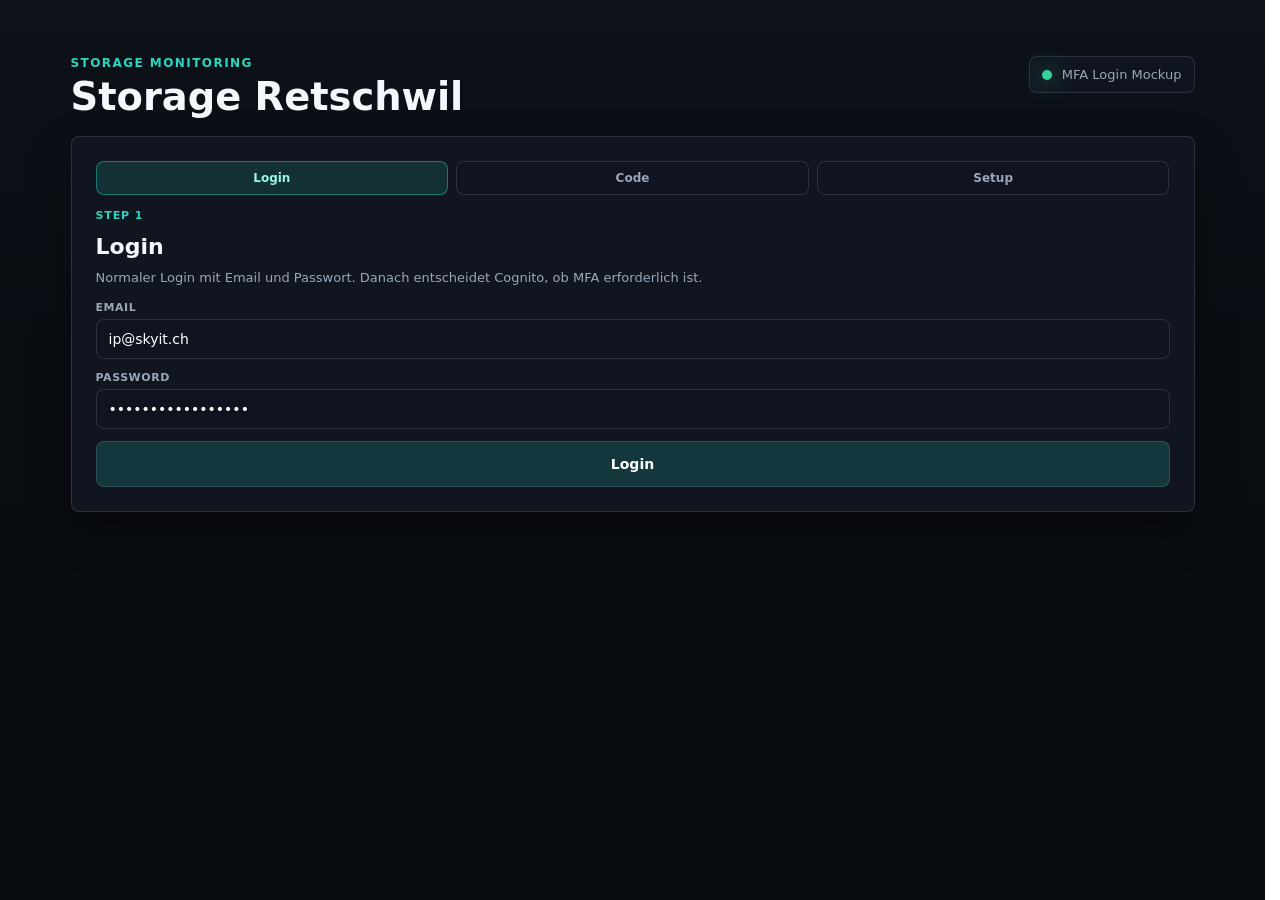
==== mfa-mockup.html @ 8f0621d8 "Add MFA login mockup" ====
<!DOCTYPE html>
<html lang="en">
<head>
  <meta charset="UTF-8" />
  <meta name="viewport" content="width=device-width, initial-scale=1.0" />
  <title>Storage Retschwil MFA Mockup</title>
  <link rel="stylesheet" href="styles.css" />
  <link rel="stylesheet" href="auth.css" />
  <style>
    body {
      min-height: 100vh;
    }

    .mockup-shell {
      width: min(1180px, 100%);
      margin: 0 auto;
      padding: 28px;
    }

    .mockup-header {
      display: flex;
      justify-content: space-between;
      align-items: flex-start;
      gap: 18px;
      margin-bottom: 20px;
    }

    .mockup-header h1 {
      margin-bottom: 0;
    }

    .mockup-panel {
      width: 100%;
      margin: 0 auto;
    }

    .mockup-stage {
      color: var(--accent);
      font-size: 11px;
      font-weight: 900;
      letter-spacing: 0.08em;
      text-transform: uppercase;
      margin-bottom: 12px;
    }

    .auth-panel h2 {
      margin: 0 0 14px;
      font-size: 22px;
      letter-spacing: 0;
    }

    .mockup-copy {
      color: var(--muted);
      font-size: 13px;
      line-height: 1.45;
      margin: -4px 0 14px;
    }

    .mockup-qr {
      width: 148px;
      aspect-ratio: 1;
      display: grid;
      grid-template-columns: repeat(9, 1fr);
      gap: 4px;
      padding: 10px;
      border-radius: var(--radius);
      border: 1px solid var(--border);
      background: #ffffff;
      margin-bottom: 12px;
    }

    .mockup-qr i {
      display: block;
      border-radius: 2px;
      background: #0d1118;
    }

    .mockup-qr i:nth-child(4n),
    .mockup-qr i:nth-child(7n),
    .mockup-qr i:nth-child(11n),
    .mockup-qr i:nth-child(13n) {
      background: transparent;
    }

    .mockup-qr i:nth-child(1),
    .mockup-qr i:nth-child(2),
    .mockup-qr i:nth-child(3),
    .mockup-qr i:nth-child(10),
    .mockup-qr i:nth-child(12),
    .mockup-qr i:nth-child(19),
    .mockup-qr i:nth-child(20),
    .mockup-qr i:nth-child(21),
    .mockup-qr i:nth-child(61),
    .mockup-qr i:nth-child(62),
    .mockup-qr i:nth-child(63),
    .mockup-qr i:nth-child(70),
    .mockup-qr i:nth-child(72),
    .mockup-qr i:nth-child(79),
    .mockup-qr i:nth-child(80),
    .mockup-qr i:nth-child(81) {
      background: #0d1118;
    }

    .mockup-secret {
      display: flex;
      justify-content: space-between;
      gap: 10px;
      align-items: center;
      border: 1px solid rgba(210, 222, 240, 0.1);
      border-radius: var(--radius);
      background: rgba(15, 20, 32, 0.72);
      padding: 9px 10px;
      color: var(--text);
      font-size: 12px;
      font-weight: 800;
      margin-bottom: 12px;
    }

    .mockup-link-button {
      width: auto;
      min-height: 34px;
      padding: 7px 10px;
      font-size: 12px;
    }

    .mockup-actions {
      display: grid;
      grid-template-columns: 1fr auto;
      gap: 8px;
      align-items: center;
    }

    .mockup-secondary {
      min-height: 46px;
      background: var(--field);
    }

    .mockup-progress {
      display: grid;
      grid-template-columns: repeat(3, minmax(0, 1fr));
      gap: 8px;
      margin-bottom: 14px;
    }

    .mockup-progress button {
      min-height: 34px;
      padding: 7px 8px;
      font-size: 12px;
      color: var(--muted);
      background: var(--field);
    }

    .mockup-progress button.active {
      color: #99f6e4;
      border-color: rgba(45, 212, 191, 0.44);
      background: rgba(45, 212, 191, 0.14);
    }

    @media (max-width: 720px) {
      .mockup-shell {
        padding: 12px;
      }

      .mockup-header {
        flex-direction: column;
      }

      .mockup-progress {
        grid-template-columns: 1fr;
      }
    }
  </style>
</head>

<body>
  <main class="mockup-shell">
    <section class="mockup-header">
      <div>
        <div class="eyebrow">Storage Monitoring</div>
        <h1>Storage Retschwil</h1>
      </div>
      <div class="status-row">
        <span class="dot online"></span>
        <span>MFA Login Mockup</span>
      </div>
    </section>

    <section class="auth-panel mockup-panel">
      <div class="mockup-progress">
        <button type="button" class="active" data-step-button="login">Login</button>
        <button type="button" data-step-button="code">Code</button>
        <button type="button" data-step-button="setup">Setup</button>
      </div>

      <article data-step-panel="login">
        <div class="mockup-stage">Step 1</div>
        <h2>Login</h2>
        <p class="mockup-copy">Normaler Login mit Email und Passwort. Danach entscheidet Cognito, ob MFA erforderlich ist.</p>

        <form class="auth-form">
          <label>
            <span>Email</span>
            <input type="email" value="ip@skyit.ch" autocomplete="username">
          </label>
          <label>
            <span>Password</span>
            <input type="password" value="storage-retschwil" autocomplete="current-password">
          </label>
          <button class="auth-primary" type="button" data-next-step="code">Login</button>
        </form>
      </article>

      <article data-step-panel="code" hidden>
        <div class="mockup-stage">Step 2A</div>
        <h2>Authenticator Code</h2>
        <p class="mockup-copy">Wenn MFA bereits eingerichtet ist, erscheint nur noch der 6-stellige Code aus der Authenticator App.</p>

        <form class="auth-form">
          <label>
            <span>Authenticator Code</span>
            <input type="text" inputmode="numeric" maxlength="6" value="123456" autocomplete="one-time-code">
          </label>
          <div class="mockup-actions">
            <button class="auth-primary" type="button">Verify</button>
            <button class="mockup-secondary" type="button" data-next-step="login">Back</button>
          </div>
        </form>
      </article>

      <article data-step-panel="setup" hidden>
        <div class="mockup-stage">Step 2B</div>
        <h2>Setup MFA</h2>
        <p class="mockup-copy">Beim ersten Setup scannt der User den QR-Code, danach wird der erste 6-stellige Code verifiziert.</p>

        <div class="mockup-qr" aria-label="Mock QR code">
          <i></i><i></i><i></i><i></i><i></i><i></i><i></i><i></i><i></i>
          <i></i><i></i><i></i><i></i><i></i><i></i><i></i><i></i><i></i>
          <i></i><i></i><i></i><i></i><i></i><i></i><i></i><i></i><i></i>
          <i></i><i></i><i></i><i></i><i></i><i></i><i></i><i></i><i></i>
          <i></i><i></i><i></i><i></i><i></i><i></i><i></i><i></i><i></i>
          <i></i><i></i><i></i><i></i><i></i><i></i><i></i><i></i><i></i>
          <i></i><i></i><i></i><i></i><i></i><i></i><i></i><i></i><i></i>
          <i></i><i></i><i></i><i></i><i></i><i></i><i></i><i></i><i></i>
          <i></i><i></i><i></i><i></i><i></i><i></i><i></i><i></i><i></i>
        </div>

        <div class="mockup-secret">
          <span>JBSW Y3DP EHPC 3PXP</span>
          <button class="mockup-link-button" type="button">Copy</button>
        </div>

        <form class="auth-form">
          <label>
            <span>First Code</span>
            <input type="text" inputmode="numeric" maxlength="6" value="123456" autocomplete="one-time-code">
          </label>
          <div class="mockup-actions">
            <button class="auth-primary" type="button">Enable MFA</button>
            <button class="mockup-secondary" type="button" data-next-step="login">Back</button>
          </div>
        </form>
      </article>
    </section>
  </main>

  <script>
    const panels = document.querySelectorAll("[data-step-panel]");
    const buttons = document.querySelectorAll("[data-step-button]");

    function showStep(step) {
      panels.forEach(panel => {
        panel.hidden = panel.dataset.stepPanel !== step;
      });

      buttons.forEach(button => {
        button.classList.toggle("active", button.dataset.stepButton === step);
      });
    }

    document.addEventListener("click", event => {
      const target = event.target.closest("[data-next-step], [data-step-button]");
      if (!target) return;
      showStep(target.dataset.nextStep || target.dataset.stepButton);
    });
  </script>
</body>
</html>
---- styles.css ----
:root {
  --bg: #0a0d12;
  --surface: #121722;
  --surface-raised: #171e2c;
  --surface-soft: #1d2534;
  --field: #0f1420;
  --text: #f4f7fb;
  --muted: #9aa7b8;
  --border: rgba(210, 222, 240, 0.14);
  --border-strong: rgba(210, 222, 240, 0.22);
  --accent: #2dd4bf;
  --accent-2: #f59e0b;
  --good: #34d399;
  --warning: #fbbf24;
  --danger: #fb7185;
  --shadow: 0 18px 44px rgba(0, 0, 0, 0.28);
  --radius: 8px;
  --radius-soft: 8px;
}

* { box-sizing: border-box; }

html {
  scrollbar-gutter: stable;
}

body {
  margin: 0;
  font-family: Inter, ui-sans-serif, system-ui, -apple-system, BlinkMacSystemFont, "Segoe UI", sans-serif;
  color: var(--text);
  background: linear-gradient(180deg, #0d1118 0%, var(--bg) 42%, #080b10 100%);
  min-height: 100vh;
  padding: 28px;
}

.shell { max-width: 1280px; margin: 0 auto; }

.topbar {
  display: flex;
  justify-content: space-between;
  align-items: flex-start;
  gap: 18px;
  margin-bottom: 20px;
}

.title-cluster {
  flex: 1 1 auto;
  min-width: 0;
}

.eyebrow {
  color: var(--accent);
  text-transform: uppercase;
  letter-spacing: 0.12em;
  font-size: 12px;
  font-weight: 800;
  margin-bottom: 8px;
}

h1 {
  font-size: clamp(28px, 3vw, 42px);
  line-height: 0.98;
  margin: 0 0 10px;
  letter-spacing: 0;
  white-space: nowrap;
}

.cooldown-field {
  flex: 0 0 auto;
  width: max-content;
  margin-left: auto;
  background: var(--surface);
  border: 1px solid var(--border);
  border-radius: var(--radius);
  padding: 7px;
  box-shadow: var(--shadow);
}

.cooldown-actions {
  display: grid;
  grid-template-columns: auto auto auto;
  gap: 6px;
  align-items: center;
}

.cooldown-actions select,
.cooldown-actions button {
  min-height: 38px;
  min-width: 0;
  padding: 8px 10px;
}

.cooldown-actions select {
  width: 72px;
  padding: 8px 9px;
}

.subtitle {
  margin: 0;
  color: var(--muted);
  font-size: 16px;
  line-height: 1.5;
  max-width: 720px;
}

.controls,
.threshold-controls {
  display: flex;
  gap: 10px;
  align-items: center;
  background: var(--surface);
  border: 1px solid var(--border);
  border-radius: var(--radius);
  padding: 8px;
  box-shadow: var(--shadow);
  flex-wrap: wrap;
}

.controls {
  align-items: flex-end;
}

.controls .auth-signout {
  margin-left: auto;
  order: 99;
}

.controls button {
  align-self: flex-end;
}

.threshold-controls {
  align-items: flex-end;
  justify-content: flex-end;
  margin-left: auto;
}

.measurement-controls {
  display: grid;
  grid-template-columns: minmax(320px, 1fr) minmax(146px, auto);
  gap: 8px;
  align-items: center;
  width: min(100%, 560px);
  margin: 0 42px 0 auto;
  padding: 0;
  border: 0;
  background: transparent;
  box-shadow: none;
}

.battery-status {
  display: flex;
  flex-direction: column;
  gap: 4px;
  min-width: 82px;
  min-height: 56px;
  justify-content: center;
  border: 1px solid rgba(210, 222, 240, 0.1);
  border-radius: var(--radius);
  background: rgba(15, 20, 32, 0.72);
  padding: 8px 10px;
}

.battery-status span {
  color: var(--muted);
  font-size: 11px;
  font-weight: 800;
  letter-spacing: 0.05em;
  text-transform: uppercase;
}

.battery-readout {
  display: flex;
  align-items: center;
  justify-content: space-between;
  gap: 7px;
  min-height: 22px;
}

.battery-readout strong {
  color: var(--text);
  font-size: 13px;
  font-weight: 800;
  letter-spacing: 0;
  min-width: 32px;
}

.battery-icon {
  position: relative;
  display: grid;
  grid-template-columns: repeat(4, 1fr);
  gap: 2px;
  width: 34px;
  height: 18px;
  padding: 3px;
  border: 1px solid var(--border-strong);
  border-radius: 4px;
  background: var(--field);
}

.battery-icon::after {
  content: "";
  position: absolute;
  top: 5px;
  right: -5px;
  width: 3px;
  height: 8px;
  border-radius: 0 2px 2px 0;
  background: var(--border-strong);
}

.battery-icon i {
  display: block;
  border-radius: 1px;
  background: rgba(154, 167, 184, 0.2);
}

.battery-icon.level-1 i:nth-child(-n + 1),
.battery-icon.level-2 i:nth-child(-n + 2),
.battery-icon.level-3 i:nth-child(-n + 3),
.battery-icon.level-4 i:nth-child(-n + 4) {
  background: var(--good);
}

.battery-icon.warning i,
.battery-icon.critical i,
.battery-icon.unknown i {
  background: rgba(154, 167, 184, 0.18);
}

.battery-icon.warning.level-1 i:nth-child(-n + 1) {
  background: var(--warning);
}

.battery-icon.critical.level-1 i:nth-child(-n + 1) {
  background: var(--danger);
}

.threshold-panel,
.date-range-picker {
  border: 1px solid rgba(210, 222, 240, 0.1);
  border-radius: var(--radius);
  background: rgba(15, 20, 32, 0.72);
  padding: 5px 6px;
  min-width: 0;
}

.control-panel-title,
.date-range-picker > span {
  display: block;
  color: var(--muted);
  font-size: 10px;
  font-weight: 800;
  letter-spacing: 0.05em;
  text-transform: uppercase;
  margin-bottom: 3px;
}

.threshold-grid {
  display: grid;
  grid-template-columns: repeat(4, minmax(54px, 1fr));
  gap: 4px;
  align-items: center;
}

.compact-threshold-field {
  gap: 3px;
  min-width: 0;
}

.threshold-grid input {
  width: 100%;
  min-width: 0;
  text-align: center;
  min-height: 28px;
  padding: 3px 5px;
  font-size: 12px;
}

.date-range-picker {
  position: relative;
  min-width: 0;
}

.date-range-picker select {
  width: 100%;
  min-width: 0;
  min-height: 28px;
  padding: 3px 7px;
  font-size: 12px;
}

.battery-metric-stack {
  display: grid;
  grid-template-columns: 1fr;
  gap: 5px;
  position: relative;
  z-index: 1;
  align-self: center;
}

.battery-metric-stack .battery-status {
  min-width: 0;
  min-height: 28px;
  display: grid;
  grid-template-columns: auto minmax(0, 1fr);
  gap: 8px;
  align-items: center;
  padding: 4px 7px;
}

.battery-metric-stack .battery-status span {
  font-size: 10px;
  white-space: nowrap;
}

.battery-metric-stack .battery-readout {
  justify-content: flex-end;
  min-height: 20px;
}

.date-field,
.threshold-field {
  display: flex;
  flex-direction: column;
  gap: 4px;
}

.date-field span,
.threshold-field span {
  color: var(--muted);
  font-size: 10px;
  font-weight: 800;
  letter-spacing: 0.05em;
  text-transform: uppercase;
}

select, button, input {
  border: 1px solid var(--border);
  background: var(--field);
  color: #ffffff;
  border-radius: var(--radius);
  padding: 10px 12px;
  font-size: 14px;
  outline: none;
  min-height: 40px;
  font-family: inherit;
}

input::placeholder { color: var(--muted); }

.date-field input {
  min-width: 148px;
  padding: 8px 10px;
}

.controls select {
  min-width: 140px;
}

.threshold-field input {
  width: 54px;
  text-align: center;
  padding: 8px 6px;
}

.threshold-field select {
  min-width: 72px;
  padding: 8px 8px;
}

select option {
  background: var(--field);
  color: #ffffff;
}

button {
  cursor: pointer;
  background: color-mix(in srgb, var(--accent) 18%, var(--field));
  font-weight: 800;
  transition: background 0.18s ease, border-color 0.18s ease, transform 0.18s ease;
}

button:hover {
  transform: translateY(-1px);
  border-color: color-mix(in srgb, var(--accent) 48%, var(--border));
  background: color-mix(in srgb, var(--accent) 26%, var(--field));
}

button:disabled {
  opacity: 0.45;
  cursor: not-allowed;
  transform: none;
}

.status-row {
  display: flex;
  gap: 10px;
  align-items: center;
  margin-bottom: 18px;
  color: var(--muted);
  font-size: 13px;
  flex-wrap: wrap;
  padding: 10px 12px;
  border: 1px solid var(--border);
  border-radius: var(--radius);
  background: rgba(18, 23, 34, 0.72);
}

.status-row.status-error {
  border-color: rgba(251, 113, 133, 0.48);
  background: rgba(251, 113, 133, 0.11);
  color: #fecdd3;
}

.dot {
  width: 10px;
  height: 10px;
  border-radius: 999px;
  background: var(--warning);
  box-shadow: 0 0 24px var(--warning);
}

.dot.online {
  background: var(--good);
  box-shadow: 0 0 24px var(--good);
}

.dot.alert {
  background: var(--danger);
  box-shadow: 0 0 24px var(--danger);
}

.grid,
.section-grid {
  display: grid;
  grid-template-columns: repeat(12, 1fr);
  gap: 14px;
}

.section-grid {
  position: relative;
  z-index: 1;
}

.card {
  background: var(--surface);
  border: 1px solid var(--border);
  border-radius: var(--radius);
  padding: 18px;
  box-shadow: var(--shadow);
  position: relative;
  overflow: hidden;
}

.card::before {
  display: none;
}

.section-card {
  grid-column: span 12;
  padding: 20px;
  background: rgba(18, 23, 34, 0.82);
}

.section-header {
  position: relative;
  z-index: 1;
  display: flex;
  justify-content: space-between;
  align-items: center;
  gap: 18px;
  margin-bottom: 16px;
  padding-bottom: 14px;
  border-bottom: 1px solid var(--border);
}

.section-heading-copy {
  min-width: 0;
}

.section-toggle-header {
  cursor: pointer;
}

.section-toggle-header:focus-visible {
  outline: 2px solid color-mix(in srgb, var(--accent) 62%, transparent);
  outline-offset: 4px;
  border-radius: var(--radius);
}

.section-toggle-header:hover .event-day-chevron {
  background: rgba(45, 212, 191, 0.22);
}

.section-content {
  position: relative;
  z-index: 1;
}

.section-header h2 {
  margin: 0;
  font-size: 24px;
  letter-spacing: 0;
}

.section-title-row {
  display: flex;
  align-items: center;
  gap: 12px;
  flex-wrap: wrap;
}

.section-chevron {
  flex: 0 0 auto;
}

.section-subtitle {
  margin-top: 5px;
  color: var(--muted);
  font-size: 14px;
  line-height: 1.45;
}

.metric {
  grid-column: span 3;
  min-height: 104px;
  display: grid;
  grid-template-rows: auto minmax(61px, 1fr) auto;
  align-items: center;
  background: var(--surface-raised);
  padding-top: 12px;
  padding-bottom: 12px;
}

.metric-row {
  grid-column: span 12;
  display: grid;
  grid-template-columns: repeat(4, minmax(0, 1fr));
  gap: 14px;
}

.metric-row .metric {
  grid-column: auto;
  min-width: 0;
}

.audit-cost-row {
  grid-column: span 12;
  display: grid;
  grid-template-columns: repeat(4, minmax(0, 1fr));
  gap: 14px;
}

.audit-cost-card {
  grid-column: auto;
  min-width: 0;
}

.audit-cost-card .value {
  font-size: 32px;
}

.audit-service-value {
  font-size: 28px;
  line-height: 1.12;
  overflow-wrap: anywhere;
}

.chart-card {
  grid-column: span 6;
  min-height: 390px;
  background: var(--surface-raised);
}

.wide { grid-column: span 12; }

.label {
  color: var(--muted);
  font-size: 11px;
  font-weight: 800;
  letter-spacing: 0.05em;
  text-transform: uppercase;
  margin-bottom: 7px;
  position: relative;
  z-index: 1;
  align-self: start;
}

.value {
  font-size: 34px;
  line-height: 1;
  font-weight: 800;
  letter-spacing: 0;
  position: relative;
  z-index: 1;
  min-height: 38px;
  display: flex;
  align-items: center;
  align-self: center;
}

.unit {
  color: var(--muted);
  font-size: 16px;
  margin-left: 4px;
  font-weight: 800;
}

.trend {
  margin-top: 0;
  padding-top: 8px;
  color: var(--muted);
  font-size: 12px;
  position: relative;
  z-index: 1;
  align-self: end;
}

.last-reading-value {
  display: flex;
  flex-direction: column;
  align-items: flex-start;
  justify-content: center;
  min-height: 42px;
  line-height: 1.05;
}

.last-reading-date {
  font-size: 14px;
  color: var(--text);
  font-weight: 700;
  letter-spacing: 0;
  margin-bottom: 4px;
}

.last-reading-time {
  font-size: 20px;
  color: var(--text);
  font-weight: 800;
  letter-spacing: 0;
  white-space: nowrap;
}

.threshold-ok { color: var(--text); }

.threshold-alert {
  color: var(--danger) !important;
  text-shadow: 0 0 18px rgba(251, 113, 133, 0.45);
}

.threshold-pill {
  display: inline-flex;
  align-items: center;
  gap: 6px;
  padding: 4px 7px;
  border-radius: 999px;
  border: 1px solid rgba(251, 113, 133, 0.35);
  background: rgba(251, 113, 133, 0.12);
  color: #fecdd3;
  font-size: 12px;
  font-weight: 700;
}

.threshold-row-alert td {
  background: rgba(251, 113, 133, 0.075);
}

.chart-title {
  display: flex;
  justify-content: space-between;
  align-items: center;
  margin-bottom: 14px;
  position: relative;
  z-index: 1;
  gap: 12px;
  min-height: 34px;
}

.clickable { cursor: pointer; }
.collapsed { display: none; }

.reading-toggle-header {
  border-radius: var(--radius);
  padding: 4px 0;
}

.reading-toggle-header:focus-visible {
  outline: 2px solid color-mix(in srgb, var(--accent) 62%, transparent);
  outline-offset: 4px;
}

.reading-toggle-header:hover .event-day-chevron {
  background: rgba(45, 212, 191, 0.22);
}

.chart-title h2 {
  margin: 0;
  font-size: 18px;
  letter-spacing: 0;
}

.pill {
  color: var(--muted);
  border: 1px solid var(--border);
  border-radius: 999px;
  padding: 5px 9px;
  font-size: 12px;
  font-weight: 800;
  background: var(--surface-soft);
  white-space: nowrap;
}

canvas {
  position: relative;
  z-index: 1;
  max-height: 320px;
}

.table-wrap {
  overflow-x: auto;
  position: relative;
  z-index: 1;
  border: 1px solid var(--border);
  border-radius: var(--radius);
  background: var(--surface-raised);
}

table {
  width: 100%;
  border-collapse: collapse;
  color: var(--text);
  font-size: 14px;
}

.events-table {
  table-layout: fixed;
}

.event-play-col { width: 84px; }
.event-time-col { width: 14%; }
.event-detected-col { width: auto; }
.event-confidence-col { width: 16%; }

th, td {
  padding: 13px 12px;
  border-bottom: 1px solid var(--border);
  text-align: left;
  white-space: nowrap;
}

th {
  color: var(--muted);
  font-size: 11px;
  font-weight: 800;
  letter-spacing: 0.05em;
  text-transform: uppercase;
  background: rgba(255, 255, 255, 0.025);
}

tr:last-child td {
  border-bottom: 0;
}

.error {
  display: none;
  margin-bottom: 18px;
  padding: 14px 16px;
  border-radius: var(--radius);
  border: 1px solid rgba(251, 113, 133, 0.38);
  background: rgba(251, 113, 133, 0.12);
  color: #fecdd3;
}

.event-day-row td {
  padding: 18px 12px 8px;
  background: transparent;
  color: var(--text);
  font-size: 15px;
  font-weight: 900;
  letter-spacing: 0;
  border-top: 0;
  border-bottom: 0;
}

.event-day-toggle {
  width: 100%;
  min-height: 34px;
  display: grid;
  grid-template-columns: minmax(0, 1fr) auto auto;
  gap: 10px;
  align-items: center;
  text-align: left;
  border: 0;
  border-bottom: 1px solid var(--border);
  border-radius: 0;
  background: transparent;
  padding: 0 0 8px;
}

.event-day-toggle:hover {
  transform: none;
  border-color: color-mix(in srgb, var(--accent) 44%, var(--border));
  background: transparent;
}

.event-day-title {
  min-width: 0;
  overflow-wrap: anywhere;
}

.event-day-meta {
  color: var(--muted);
  font-size: 12px;
  font-weight: 800;
  white-space: nowrap;
}

.event-day-chevron {
  width: 28px;
  height: 28px;
  display: inline-flex;
  align-items: center;
  justify-content: center;
  border-radius: var(--radius);
  background: rgba(45, 212, 191, 0.14);
  color: #99f6e4;
  font-size: 18px;
  line-height: 1;
}

.event-day-collapsed {
  display: none;
}

.event-video-row td {
  background: rgba(45, 212, 191, 0.055);
  color: var(--text);
  border-top: 1px solid rgba(45, 212, 191, 0.14);
  vertical-align: top;
}

.event-time {
  color: var(--muted);
  font-size: 13px;
  font-weight: 800;
  font-variant-numeric: tabular-nums;
}

.event-summary {
  display: flex;
  flex-direction: column;
  gap: 8px;
  white-space: normal;
  min-width: 0;
}

.event-title {
  color: var(--text);
  font-size: 15px;
  font-weight: 900;
  letter-spacing: 0;
}

.event-title-row {
  display: flex;
  align-items: center;
  gap: 10px;
  flex-wrap: wrap;
  min-width: 0;
}

.event-tags {
  display: flex;
  gap: 6px;
  flex-wrap: wrap;
}

.event-chip {
  display: inline-flex;
  align-items: center;
  border: 1px solid rgba(45, 212, 191, 0.26);
  background: rgba(45, 212, 191, 0.10);
  color: #99f6e4;
  border-radius: 999px;
  padding: 4px 8px;
  font-size: 12px;
  font-weight: 800;
}

.event-chip.secondary {
  border-color: rgba(255, 255, 255, 0.14);
  background: rgba(255, 255, 255, 0.06);
  color: var(--muted);
}

.event-confidence {
  color: var(--text);
  font-weight: 800;
  font-variant-numeric: tabular-nums;
}

.event-meta {
  color: var(--muted);
  font-size: 12px;
  font-weight: 600;
}

.pagination {
  position: relative;
  z-index: 1;
  display: flex;
  justify-content: center;
  gap: 6px;
  flex-wrap: wrap;
  margin-top: 14px;
}

.pagination button {
  min-width: 40px;
  padding: 8px 11px;
}

.pagination button.active {
  border-color: rgba(45, 212, 191, 0.58);
  background: rgba(45, 212, 191, 0.20);
  color: var(--text);
  font-weight: 900;
}

.pagination button:disabled {
  opacity: 0.35;
}

.modal-overlay {
  position: fixed;
  inset: 0;
  z-index: 50;
  display: flex;
  align-items: center;
  justify-content: center;
  padding: 22px;
  background: rgba(0, 0, 0, 0.72);
  backdrop-filter: blur(10px);
}

.modal-overlay.hidden {
  display: none;
}

.modal-card {
  width: min(960px, 100%);
  max-height: calc(100vh - 44px);
  overflow: auto;
  background: var(--surface);
  border: 1px solid var(--border);
  border-radius: var(--radius);
  box-shadow: var(--shadow);
  padding: 18px;
}

.modal-header {
  display: flex;
  justify-content: space-between;
  align-items: flex-start;
  gap: 16px;
  margin-bottom: 14px;
}

.modal-title {
  color: var(--text);
  font-size: 20px;
  font-weight: 900;
  letter-spacing: 0;
}

.modal-meta {
  color: var(--muted);
  font-size: 13px;
  margin-top: 4px;
}

.modal-close {
  width: 42px;
  height: 42px;
  border-radius: var(--radius);
  padding: 0;
  font-size: 26px;
  line-height: 1;
}

#modalVideoPlayer {
  width: 100%;
  max-height: 70vh;
  border-radius: var(--radius);
  background: #000;
  border: 1px solid var(--border);
  display: block;
}

@media (min-width: 981px) {
  .controls {
    flex-wrap: nowrap;
  }

  .measurement-controls {
    grid-template-columns: minmax(330px, 1fr) minmax(138px, 168px);
    width: min(100%, 610px);
  }

  .threshold-grid {
    grid-template-columns: repeat(4, minmax(54px, 1fr));
  }
}

@media (max-width: 980px) {
  body { padding: 20px; }
  .topbar { gap: 12px; }
  .title-cluster { width: auto; }
  .cooldown-field { min-width: 0; }
  .controls { width: 100%; justify-content: space-between; }
  .date-field { flex: 1; }
  .date-field input { width: 100%; }
  .section-header { align-items: flex-start; flex-direction: column; }
  .section-chevron { position: absolute; top: 0; right: 0; }
  .threshold-controls { width: 100%; justify-content: flex-start; }
  .measurement-controls {
    margin: 0;
    padding-right: 42px;
  }
  .metric,
  .chart-card { grid-column: span 12; }
  .metric-row,
  .audit-cost-row { grid-template-columns: repeat(2, minmax(0, 1fr)); }
}

@media (max-width: 720px) {
  body { padding: 12px; }
  .shell { max-width: 100%; }
  .topbar { margin-bottom: 18px; }
  .eyebrow { font-size: 10px; margin-bottom: 8px; }
  h1 { font-size: 28px; line-height: 0.98; }
  .topbar {
    flex-direction: column;
  }
  .cooldown-field {
    width: max-content;
    align-self: flex-end;
    min-width: 0;
    padding: 7px;
  }
  .cooldown-actions {
    grid-template-columns: 72px auto auto;
    gap: 6px;
  }
  .cooldown-actions button {
    min-width: 0;
    padding-left: 9px;
    padding-right: 9px;
  }
  .cooldown-field select {
    min-width: 0;
    width: 72px;
    min-height: 38px;
    padding: 8px 10px;
  }
  .subtitle { font-size: 14px; }
  .status-row {
    gap: 6px 10px;
    font-size: 12px;
    line-height: 1.45;
    margin-bottom: 14px;
  }
  .status-row span:nth-child(3),
  .status-row span:nth-child(5),
  .status-row span:nth-child(7) { display: none; }
  .card,
  .section-card { border-radius: var(--radius); padding: 14px; }
  .grid,
  .section-grid { gap: 12px; }
  .section-header h2 { font-size: 22px; }
  .chart-title { align-items: flex-start; flex-direction: column; gap: 8px; }
  .reading-toggle-header {
    align-items: center;
    flex-direction: row;
    justify-content: space-between;
  }
  .chart-title h2 { font-size: 18px; }
  .pill,
  .threshold-pill { font-size: 11px; }
  .value { font-size: 34px; }
  .metric {
    min-height: 98px;
  }
  .metric-row,
  .audit-cost-row { grid-template-columns: repeat(2, minmax(0, 1fr)); gap: 12px; }
  .chart-card { min-height: 340px; }
  canvas { max-height: 260px; }

  .controls {
    display: grid;
    grid-template-columns: 1fr 1fr;
    gap: 8px;
    border-radius: var(--radius);
    padding: 8px;
  }

  .controls .auth-signout {
    margin-left: 0;
    order: initial;
    grid-column: 2;
    grid-row: 1;
  }

  .controls select {
    grid-column: 1 / -1;
    width: 100%;
  }

  .date-field,
  .date-field input {
    width: 100%;
  }

  .cooldown-field {
    width: max-content;
  }

  .threshold-controls {
    display: grid;
    grid-template-columns: 1fr;
    gap: 8px;
    align-items: end;
    padding: 0;
  }

  .measurement-controls {
    grid-template-columns: 1fr;
    gap: 10px;
    padding-right: 0;
  }

  .battery-status {
    min-width: 0;
    min-height: 30px;
  }

  .threshold-grid {
    width: 100%;
    grid-template-columns: repeat(4, minmax(0, 1fr));
    gap: 6px;
  }

  .threshold-field,
  .threshold-field input,
  .threshold-field select,
  .date-range-picker,
  .date-range-picker select,
  .battery-status,
  .threshold-controls button { width: 100%; }

  .threshold-field input,
  .threshold-field select,
  .threshold-controls button { min-height: 30px; }

  .readings-table {
    display: block;
    table-layout: auto;
    width: 100%;
    min-width: 0;
  }

  .readings-table thead {
    display: none;
  }

  #readingsTable,
  #readingsTable tr,
  #readingsTable td {
    display: block;
    width: 100%;
  }

  #readingsTable tr {
    margin: 8px 0 12px;
    border: 1px solid rgba(45, 212, 191, 0.18);
    border-radius: var(--radius);
    background: rgba(45, 212, 191, 0.055);
    overflow: hidden;
  }

  #readingsTable td {
    display: grid;
    grid-template-columns: minmax(90px, 0.42fr) minmax(0, 1fr);
    gap: 10px;
    align-items: center;
    white-space: normal;
    border-bottom: 1px solid rgba(255, 255, 255, 0.08);
  }

  #readingsTable td::before {
    content: attr(data-label);
    color: var(--muted);
    font-size: 11px;
    font-weight: 800;
    text-transform: uppercase;
    letter-spacing: 0.04em;
  }

  th, td { padding: 10px 8px; font-size: 12px; }

  .events-table {
    display: block;
    table-layout: auto;
    width: 100%;
    min-width: 0;
  }

  .events-table colgroup {
    display: none;
  }

  .events-table thead {
    display: none;
  }

  #eventsTable,
  #eventsTable tr,
  #eventsTable td {
    display: block;
    width: 100%;
  }

  #eventsTable tr.event-day-collapsed {
    display: none;
  }

  .event-day-row td {
    padding: 16px 8px 8px;
    border-bottom: 0;
    background: transparent;
  }

  .event-day-toggle {
    grid-template-columns: minmax(0, 1fr) auto;
    min-height: 34px;
    gap: 6px 8px;
    padding: 0 0 8px;
  }

  .event-day-meta {
    grid-column: 1;
    font-size: 11px;
  }

  .event-day-chevron {
    grid-column: 2;
    grid-row: 1 / span 2;
  }

  .event-video-row {
    margin: 8px 0 12px;
    border: 1px solid rgba(45, 212, 191, 0.18);
    border-radius: var(--radius);
    background: rgba(45, 212, 191, 0.055);
    overflow: hidden;
  }

  #eventsTable .event-video-row td {
    display: grid;
    grid-template-columns: minmax(72px, 0.34fr) minmax(0, 1fr);
    gap: 10px;
    align-items: start;
    padding: 10px 12px;
    border-bottom: 1px solid rgba(255, 255, 255, 0.08);
    background: transparent;
    white-space: normal;
    min-width: 0;
  }

  #eventsTable .event-video-row td::before {
    content: attr(data-label);
    color: var(--muted);
    font-size: 11px;
    font-weight: 800;
    text-transform: uppercase;
    letter-spacing: 0.04em;
  }

  #eventsTable .event-video-row td:last-child {
    border-bottom: 0;
  }

  #eventsTable .event-video-row td[data-label="Play"] {
    grid-template-columns: minmax(72px, 0.34fr) auto;
    align-items: center;
  }

  #eventsTable .event-video-row td[data-label="Detected"] {
    grid-template-columns: 1fr;
  }

  #eventsTable .event-video-row td[data-label="Detected"]::before {
    display: none;
  }

  .play-event-button {
    width: auto;
    min-height: 42px;
  }

  .event-summary { gap: 6px; min-width: 0; }
  .event-confidence,
  .event-time {
    overflow-wrap: anywhere;
  }
  .event-title { font-size: 14px; }
  .event-chip { font-size: 11px; padding: 3px 7px; }
  .pagination { justify-content: flex-start; }
  .pagination button { min-width: 36px; padding: 8px 10px; }

  .modal-overlay { padding: 10px; }
  .modal-card { border-radius: var(--radius); padding: 12px; }
  .modal-title { font-size: 17px; }
  #modalVideoPlayer { max-height: 62vh; }
}

@media (max-width: 420px) {
  body { padding: 10px; }
  h1 { font-size: 25px; }
  .cooldown-field { min-width: 0; }
  .cooldown-actions {
    grid-template-columns: 66px auto auto;
  }
  .cooldown-actions select,
  .cooldown-field select { width: 66px; }
  .cooldown-actions button {
    padding-left: 9px;
    padding-right: 9px;
  }
  .controls { grid-template-columns: 1fr; }
  .threshold-controls { grid-template-columns: 1fr; }
  .metric { grid-column: span 12; }
  .metric-row,
  .audit-cost-row { grid-template-columns: 1fr; }
  .last-reading-time { font-size: 18px; }
}


.pagination-info,
.pagination-ellipsis {
  display: inline-flex;
  align-items: center;
  color: var(--muted);
  font-size: 12px;
  font-weight: 700;
  padding: 8px 4px;
}

.pagination-info {
  padding-left: 8px;
}

.event-tags {
  max-width: 100%;
}

@media (max-width: 720px) {
  .pagination-info {
    flex-basis: 100%;
    padding-left: 0;
  }
}
---- auth.css ----
.auth-required > .shell,
.auth-required > .modal-overlay {
  display: none;
}

.auth-shell {
  min-height: calc(100vh - 56px);
  display: grid;
  place-items: center;
}

.auth-panel {
  width: min(560px, 100%);
  background: rgba(18, 23, 34, 0.88);
  border: 1px solid var(--border);
  border-radius: var(--radius);
  box-shadow: var(--shadow);
  padding: 24px;
}

.auth-panel h1 {
  margin-bottom: 18px;
}

.auth-form {
  display: grid;
  gap: 12px;
}

.auth-form label {
  display: grid;
  gap: 5px;
}

.auth-form span {
  color: var(--muted);
  font-size: 11px;
  font-weight: 800;
  letter-spacing: 0.05em;
  text-transform: uppercase;
}

.auth-form input {
  width: 100%;
}

.auth-primary {
  width: 100%;
  min-height: 46px;
}

.auth-message {
  display: none;
  margin-bottom: 14px;
  padding: 12px 14px;
  border-radius: var(--radius);
  font-size: 14px;
  line-height: 1.4;
}

.auth-message:not(:empty) {
  display: block;
  border: 1px solid rgba(251, 113, 133, 0.38);
  background: rgba(251, 113, 133, 0.12);
  color: #fecdd3;
}

.auth-message.success {
  border-color: rgba(52, 211, 153, 0.36);
  background: rgba(52, 211, 153, 0.12);
  color: #bbf7d0;
}

.auth-signout {
  align-self: flex-end;
}

@media (max-width: 720px) {
  .auth-shell {
    min-height: calc(100vh - 24px);
  }

  .auth-panel {
    padding: 18px;
  }

  .auth-signout {
    width: auto;
  }
}
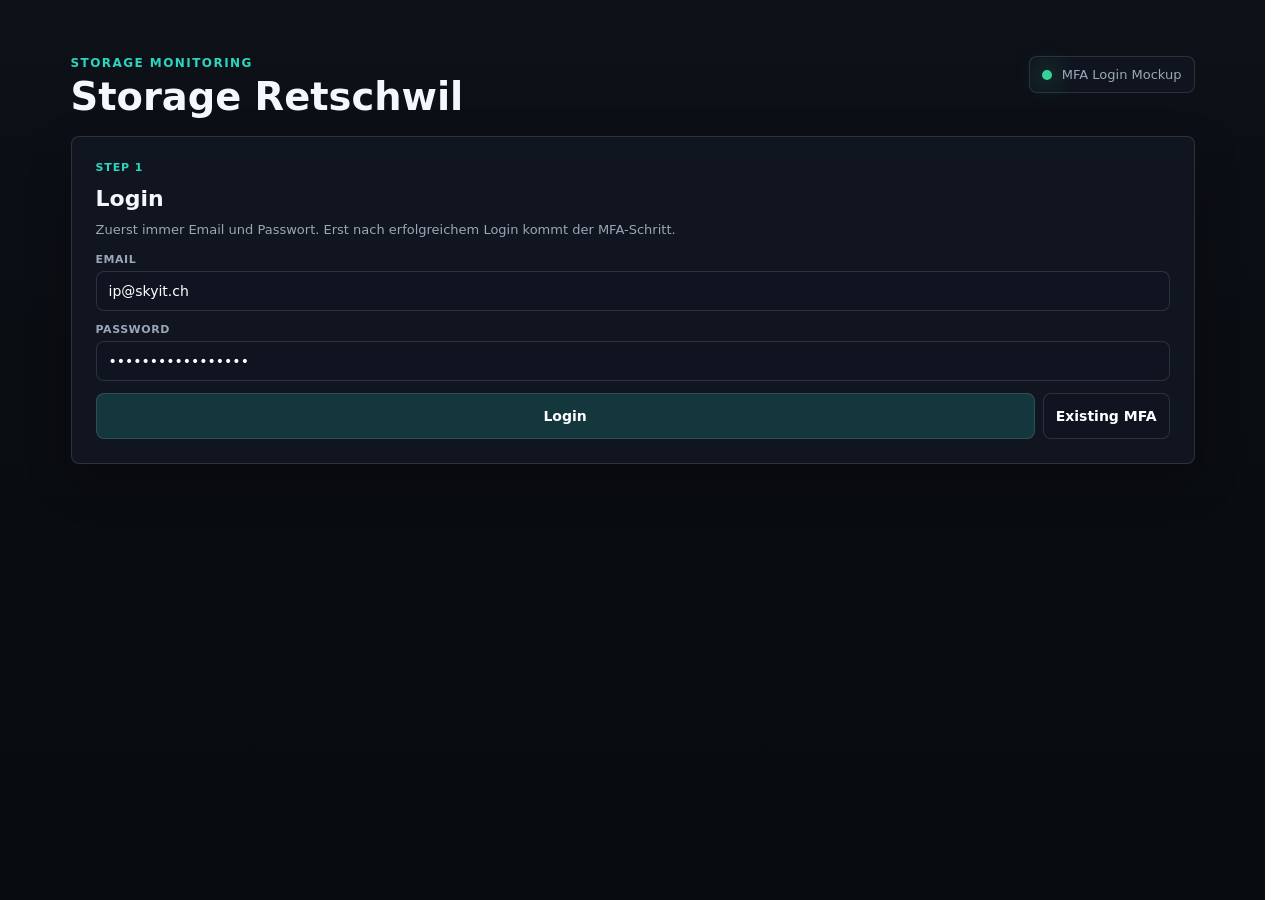
==== commit db5cad9e: "Make MFA mockup sequential" ====
--- a/mfa-mockup.html
+++ b/mfa-mockup.html
@@ -135,27 +135,6 @@
       background: var(--field);
     }
 
-    .mockup-progress {
-      display: grid;
-      grid-template-columns: repeat(3, minmax(0, 1fr));
-      gap: 8px;
-      margin-bottom: 14px;
-    }
-
-    .mockup-progress button {
-      min-height: 34px;
-      padding: 7px 8px;
-      font-size: 12px;
-      color: var(--muted);
-      background: var(--field);
-    }
-
-    .mockup-progress button.active {
-      color: #99f6e4;
-      border-color: rgba(45, 212, 191, 0.44);
-      background: rgba(45, 212, 191, 0.14);
-    }
-
     @media (max-width: 720px) {
       .mockup-shell {
         padding: 12px;
@@ -163,10 +142,6 @@
 
       .mockup-header {
         flex-direction: column;
-      }
-
-      .mockup-progress {
-        grid-template-columns: 1fr;
       }
     }
   </style>
@@ -186,16 +161,10 @@
     </section>
 
     <section class="auth-panel mockup-panel">
-      <div class="mockup-progress">
-        <button type="button" class="active" data-step-button="login">Login</button>
-        <button type="button" data-step-button="code">Code</button>
-        <button type="button" data-step-button="setup">Setup</button>
-      </div>
-
       <article data-step-panel="login">
         <div class="mockup-stage">Step 1</div>
         <h2>Login</h2>
-        <p class="mockup-copy">Normaler Login mit Email und Passwort. Danach entscheidet Cognito, ob MFA erforderlich ist.</p>
+        <p class="mockup-copy">Zuerst immer Email und Passwort. Erst nach erfolgreichem Login kommt der MFA-Schritt.</p>
 
         <form class="auth-form">
           <label>
@@ -206,14 +175,17 @@
             <span>Password</span>
             <input type="password" value="storage-retschwil" autocomplete="current-password">
           </label>
-          <button class="auth-primary" type="button" data-next-step="code">Login</button>
+          <div class="mockup-actions">
+            <button class="auth-primary" type="button" data-next-step="setup">Login</button>
+            <button class="mockup-secondary" type="button" data-next-step="code">Existing MFA</button>
+          </div>
         </form>
       </article>
 
       <article data-step-panel="code" hidden>
-        <div class="mockup-stage">Step 2A</div>
+        <div class="mockup-stage">Step 2</div>
         <h2>Authenticator Code</h2>
-        <p class="mockup-copy">Wenn MFA bereits eingerichtet ist, erscheint nur noch der 6-stellige Code aus der Authenticator App.</p>
+        <p class="mockup-copy">Dieser Schritt erscheint nach dem Passwort-Login, wenn MFA bereits eingerichtet ist.</p>
 
         <form class="auth-form">
           <label>
@@ -228,9 +200,9 @@
       </article>
 
       <article data-step-panel="setup" hidden>
-        <div class="mockup-stage">Step 2B</div>
+        <div class="mockup-stage">Step 2</div>
         <h2>Setup MFA</h2>
-        <p class="mockup-copy">Beim ersten Setup scannt der User den QR-Code, danach wird der erste 6-stellige Code verifiziert.</p>
+        <p class="mockup-copy">Dieser Schritt erscheint nach dem Passwort-Login, wenn MFA noch nicht eingerichtet ist.</p>
 
         <div class="mockup-qr" aria-label="Mock QR code">
           <i></i><i></i><i></i><i></i><i></i><i></i><i></i><i></i><i></i>
@@ -265,23 +237,18 @@
 
   <script>
     const panels = document.querySelectorAll("[data-step-panel]");
-    const buttons = document.querySelectorAll("[data-step-button]");
-
-    function showStep(step) {
-      panels.forEach(panel => {
-        panel.hidden = panel.dataset.stepPanel !== step;
+
+      function showStep(step) {
+        panels.forEach(panel => {
+          panel.hidden = panel.dataset.stepPanel !== step;
+        });
+      }
+
+      document.addEventListener("click", event => {
+      const target = event.target.closest("[data-next-step]");
+      if (!target) return;
+      showStep(target.dataset.nextStep);
       });
-
-      buttons.forEach(button => {
-        button.classList.toggle("active", button.dataset.stepButton === step);
-      });
-    }
-
-    document.addEventListener("click", event => {
-      const target = event.target.closest("[data-next-step], [data-step-button]");
-      if (!target) return;
-      showStep(target.dataset.nextStep || target.dataset.stepButton);
-    });
   </script>
 </body>
 </html>
--- a/auth.css
+++ b/auth.css
@@ -19,7 +19,22 @@
 }
 
 .auth-panel h1 {
-  margin-bottom: 18px;
+  margin-bottom: 14px;
+}
+
+.auth-panel h2 {
+  margin: 0 0 8px;
+  font-size: 22px;
+  letter-spacing: 0;
+}
+
+.auth-stage {
+  color: var(--accent);
+  font-size: 11px;
+  font-weight: 900;
+  letter-spacing: 0.08em;
+  text-transform: uppercase;
+  margin-bottom: 10px;
 }
 
 .auth-form {
@@ -42,6 +57,41 @@
 
 .auth-form input {
   width: 100%;
+}
+
+.auth-copy {
+  margin: 0 0 14px;
+  color: var(--muted);
+  font-size: 13px;
+  line-height: 1.45;
+}
+
+.auth-qr {
+  width: 156px;
+  height: 156px;
+  display: grid;
+  place-items: center;
+  border-radius: var(--radius);
+  border: 1px solid var(--border);
+  background: #ffffff;
+  padding: 8px;
+}
+
+.auth-qr svg {
+  width: 100%;
+  height: 100%;
+  display: block;
+}
+
+.auth-secret {
+  border: 1px solid rgba(210, 222, 240, 0.1);
+  border-radius: var(--radius);
+  background: rgba(15, 20, 32, 0.72);
+  padding: 9px 10px;
+  color: var(--text);
+  font-size: 12px;
+  font-weight: 800;
+  overflow-wrap: anywhere;
 }
 
 .auth-primary {
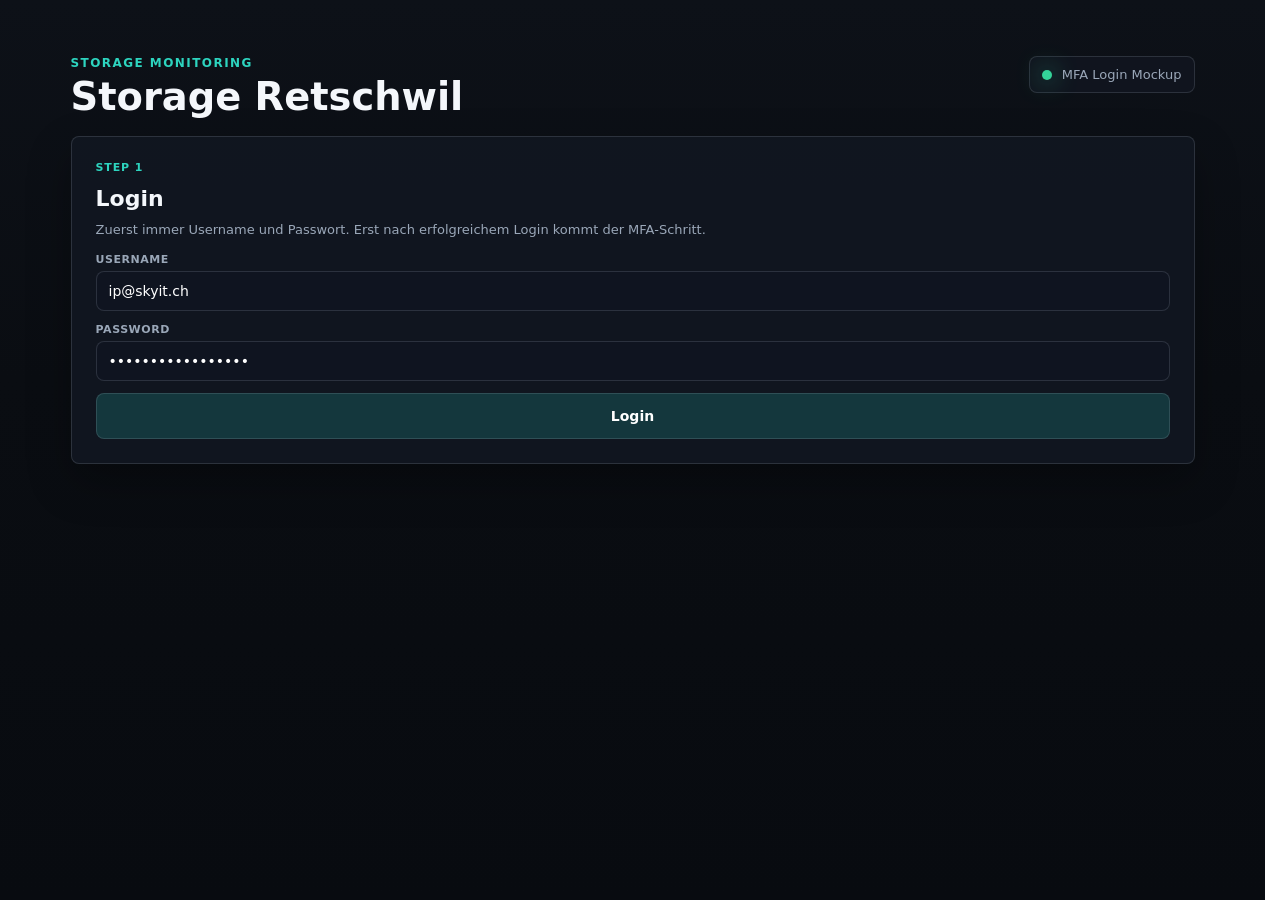
==== commit e3dcbb06: "Refine sequential MFA login flow" ====
--- a/mfa-mockup.html
+++ b/mfa-mockup.html
@@ -164,32 +164,29 @@
       <article data-step-panel="login">
         <div class="mockup-stage">Step 1</div>
         <h2>Login</h2>
-        <p class="mockup-copy">Zuerst immer Email und Passwort. Erst nach erfolgreichem Login kommt der MFA-Schritt.</p>
+        <p class="mockup-copy">Zuerst immer Username und Passwort. Erst nach erfolgreichem Login kommt der MFA-Schritt.</p>
 
         <form class="auth-form">
           <label>
-            <span>Email</span>
+            <span>Username</span>
             <input type="email" value="ip@skyit.ch" autocomplete="username">
           </label>
           <label>
             <span>Password</span>
             <input type="password" value="storage-retschwil" autocomplete="current-password">
           </label>
-          <div class="mockup-actions">
-            <button class="auth-primary" type="button" data-next-step="setup">Login</button>
-            <button class="mockup-secondary" type="button" data-next-step="code">Existing MFA</button>
-          </div>
+          <button class="auth-primary" type="button" data-next-step="setup">Login</button>
         </form>
       </article>
 
       <article data-step-panel="code" hidden>
         <div class="mockup-stage">Step 2</div>
-        <h2>Authenticator Code</h2>
+        <h2>Authentication code</h2>
         <p class="mockup-copy">Dieser Schritt erscheint nach dem Passwort-Login, wenn MFA bereits eingerichtet ist.</p>
 
         <form class="auth-form">
           <label>
-            <span>Authenticator Code</span>
+            <span>Authentication code</span>
             <input type="text" inputmode="numeric" maxlength="6" value="123456" autocomplete="one-time-code">
           </label>
           <div class="mockup-actions">
@@ -202,7 +199,7 @@
       <article data-step-panel="setup" hidden>
         <div class="mockup-stage">Step 2</div>
         <h2>Setup MFA</h2>
-        <p class="mockup-copy">Dieser Schritt erscheint nach dem Passwort-Login, wenn MFA noch nicht eingerichtet ist.</p>
+        <p class="mockup-copy">Dieser Schritt erscheint nach dem Passwort-Login, wenn MFA noch nicht eingerichtet ist. Wenn MFA bereits vorhanden ist, zeigt Cognito stattdessen nur das Feld Authentication code.</p>
 
         <div class="mockup-qr" aria-label="Mock QR code">
           <i></i><i></i><i></i><i></i><i></i><i></i><i></i><i></i><i></i>
